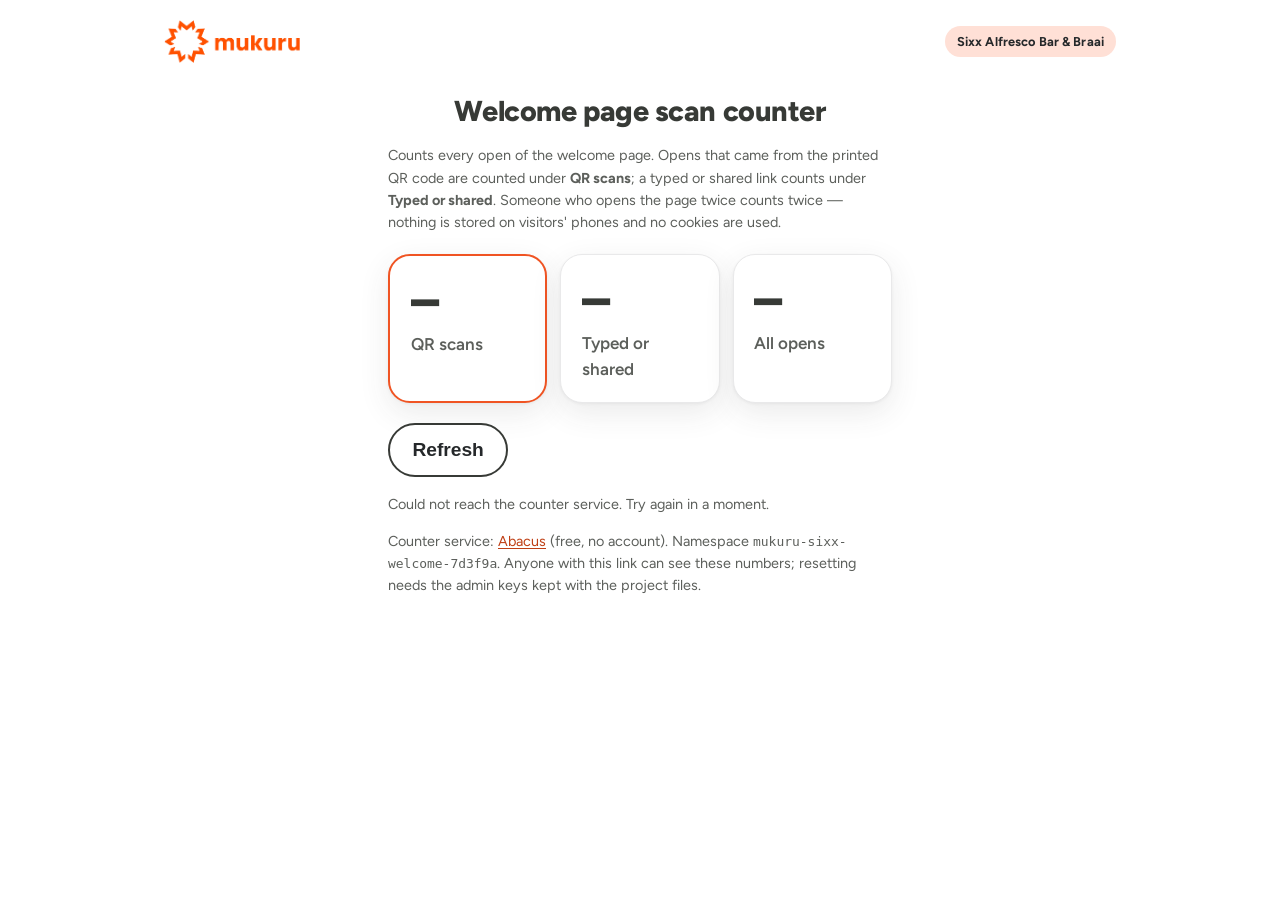
==== stats.html @ 57717440 "Add counted copy of the Mukuru welcome page for Sixx Alfresco Bar & Braai Same page as mukuru-sixx p" ====
<!doctype html>
<html lang="en-GB">
  <head>
    <meta charset="utf-8" />
    <meta name="viewport" content="width=device-width, initial-scale=1" />
    <title>Scan counter · Mukuru × Sixx</title>
    <meta name="robots" content="noindex, nofollow" />
    <meta name="theme-color" content="#F05423" />
    <link
      rel="icon"
      href="assets/img/favicon.png"
      type="image/png"
      sizes="64x64"
    />
    <link rel="stylesheet" href="assets/css/style.css" />
    <style>
      .stats-wrap {
        max-width: 34rem;
        margin: 0 auto;
        padding: 1.5rem 1.25rem 3rem;
      }
      .stats-grid {
        display: grid;
        gap: 0.8rem;
        margin: 1.25rem 0;
      }
      .stat-box {
        padding: 1.2rem 1.3rem;
      }
      .stat-box .num {
        font-size: clamp(2.4rem, 11vw, 3.2rem);
        line-height: 1;
        font-weight: 800;
        letter-spacing: -0.03em;
        color: #373a36;
        display: block;
      }
      .stat-box .label {
        font-weight: 600;
        color: #5c5f5b;
        display: block;
        margin-top: 0.3rem;
      }
      .stat-box.hl {
        border: 2px solid #f05423;
      }
      .meta {
        font-size: 0.9rem;
        color: #5c5f5b;
      }
      .btn-row {
        margin: 1rem 0;
      }
      code {
        font-family: ui-monospace, Consolas, monospace;
        font-size: 0.9em;
      }
      @media (min-width: 40em) {
        .stats-grid {
          grid-template-columns: repeat(3, 1fr);
        }
      }
    </style>
  </head>
  <body>
    <header class="topbar">
      <img
        class="logo"
        src="assets/img/mukuru-logo.png"
        alt="Mukuru"
        width="299"
        height="95"
      />
      <span class="chip">Sixx Alfresco Bar &amp; Braai</span>
    </header>
    <main class="stats-wrap">
      <h1 class="section-title" style="font-size: 1.8rem">
        Welcome page scan counter
      </h1>
      <p class="meta">
        Counts every open of the welcome page. Opens that came from the printed
        QR code are counted under <strong>QR scans</strong>; a typed or shared
        link counts under <strong>Typed or shared</strong>. Someone who opens
        the page twice counts twice — nothing is stored on visitors' phones and
        no cookies are used.
      </p>

      <div class="stats-grid" aria-live="polite">
        <article class="card stat-box hl">
          <span class="num" id="qr">–</span><span class="label">QR scans</span>
        </article>
        <article class="card stat-box">
          <span class="num" id="direct">–</span
          ><span class="label">Typed or shared</span>
        </article>
        <article class="card stat-box">
          <span class="num" id="total">–</span
          ><span class="label">All opens</span>
        </article>
      </div>

      <div class="btn-row">
        <button class="btn btn-secondary" id="refresh" type="button">
          Refresh
        </button>
      </div>
      <p class="meta" id="status">Loading…</p>
      <p class="meta">
        Counter service:
        <a href="https://abacus.jasoncameron.dev/" rel="noopener">Abacus</a>
        (free, no account). Namespace <code id="ns"></code>. Anyone with this
        link can see these numbers; resetting needs the admin keys kept with the
        project files.
      </p>
    </main>
    <script>
      (function () {
        var NS = "mukuru-sixx-welcome-7d3f9a";
        var BASE = "https://abacus.jasoncameron.dev/get/" + NS + "/";
        document.getElementById("ns").textContent = NS;
        var status = document.getElementById("status");

        function read(key) {
          return fetch(BASE + key, { cache: "no-store" })
            .then(function (r) {
              return r.ok ? r.json() : { value: 0 };
            })
            .then(function (j) {
              return Number(j.value) || 0;
            })
            .catch(function () {
              return null;
            });
        }

        function load() {
          status.textContent = "Loading…";
          Promise.all([read("qr-scans"), read("direct")]).then(function (v) {
            var qr = v[0],
              direct = v[1];
            if (qr === null || direct === null) {
              status.textContent =
                "Could not reach the counter service. Try again in a moment.";
              return;
            }
            document.getElementById("qr").textContent =
              qr.toLocaleString("en-GB");
            document.getElementById("direct").textContent =
              direct.toLocaleString("en-GB");
            document.getElementById("total").textContent = (
              qr + direct
            ).toLocaleString("en-GB");
            status.textContent =
              "Updated " + new Date().toLocaleString("en-GB");
          });
        }

        document.getElementById("refresh").addEventListener("click", load);
        load();
      })();
    </script>
  </body>
</html>
---- assets/css/style.css ----
/* Mukuru × Sixx Alfresco Bar & Braai — welcome page
   Brand colours taken from mukuru.com CSS variables (checked 12 Sep 2026):
   --orange #F05423, --charcoal #373A36, --peach-orange #FFE0D6, --grey #E9E9EA, --teal #00A5A3.
   Darker orange (#BF3F15) is used only for small orange text so it meets WCAG AA (5.3:1 on white). */

@font-face {
  font-family: "Figtree";
  font-style: normal;
  font-weight: 300 900;
  font-display: swap;
  src: url("../fonts/figtree-latin.woff2") format("woff2");
}

:root {
  --orange: #f05423;
  --orange-text: #bf3f15;
  --orange-deep: #c84318;
  --peach: #ffe0d6;
  --peach-soft: #fff3ee;
  --charcoal: #373a36;
  --ink: #25282a;
  --muted: #5c5f5b;
  --grey: #e9e9ea;
  --teal: #00a5a3;
  --white: #ffffff;
  --radius: 22px;
  --shadow: 0 10px 30px rgba(55, 58, 54, 0.1), 0 1px 3px rgba(55, 58, 54, 0.06);
  --maxw: 34rem;
  --font:
    "Figtree", system-ui, -apple-system, "Segoe UI", Roboto, Helvetica, Arial,
    sans-serif;
  color-scheme: light;
}

*,
*::before,
*::after {
  box-sizing: border-box;
}

html {
  scroll-behavior: smooth;
  -webkit-text-size-adjust: 100%;
}

body {
  margin: 0;
  font-family: var(--font);
  font-size: 1.0625rem;
  line-height: 1.55;
  color: var(--ink);
  background: var(--white);
  -webkit-font-smoothing: antialiased;
  overflow-x: hidden;
}

img,
svg {
  display: block;
  max-width: 100%;
}

a {
  color: var(--orange-text);
  text-decoration-thickness: 0.08em;
  text-underline-offset: 0.15em;
}
a:hover {
  color: var(--orange-deep);
}

:focus-visible {
  outline: 3px solid var(--ink);
  outline-offset: 3px;
  border-radius: 6px;
}

.icon {
  width: 1.5rem;
  height: 1.5rem;
  fill: none;
  stroke: currentColor;
  stroke-width: 2;
  stroke-linecap: round;
  stroke-linejoin: round;
  flex: 0 0 auto;
}

/* ---------- Top bar ---------- */
.topbar {
  display: flex;
  align-items: center;
  justify-content: space-between;
  gap: 0.75rem;
  max-width: var(--maxw);
  margin: 0 auto;
  padding: 0.9rem 1.25rem 0.5rem;
}

.logo {
  width: 7.25rem;
  height: auto;
}

.chip {
  display: inline-block;
  padding: 0.35rem 0.75rem;
  border-radius: 999px;
  background: var(--peach);
  color: var(--ink);
  font-weight: 700;
  font-size: 0.8rem;
  letter-spacing: 0.01em;
  white-space: nowrap;
}

/* ---------- Hero ---------- */
.hero {
  position: relative;
  min-height: 74vh;
  min-height: 74svh;
  display: grid;
  place-items: center;
  overflow: hidden;
  padding: 2.25rem 1.25rem 3rem;
  background:
    radial-gradient(
      60% 45% at 50% 22%,
      rgba(240, 84, 35, 0.14),
      transparent 70%
    ),
    linear-gradient(180deg, var(--peach-soft) 0%, var(--white) 100%);
}

.hero-inner {
  position: relative;
  z-index: 1;
  max-width: var(--maxw);
  text-align: center;
}

.hero-badge {
  width: 4.25rem;
  height: 4.25rem;
  margin: 0 auto 1.25rem;
  display: grid;
  place-items: center;
  border-radius: 50%;
  background: var(--orange);
  color: var(--white);
  box-shadow: 0 12px 28px rgba(240, 84, 35, 0.35);
}
.hero-badge .icon {
  width: 2.1rem;
  height: 2.1rem;
}

.eyebrow {
  margin: 0 0 0.6rem;
  font-weight: 800;
  font-size: 0.85rem;
  letter-spacing: 0.14em;
  text-transform: uppercase;
  color: var(--orange-text);
}

h1 {
  margin: 0 0 1rem;
  font-size: clamp(2.1rem, 8.5vw, 3.1rem);
  line-height: 1.08;
  font-weight: 800;
  letter-spacing: -0.02em;
  color: var(--charcoal);
}
h1 .brand {
  color: var(--orange);
  white-space: nowrap;
}

.lede {
  margin: 0 auto;
  max-width: 24rem;
  font-size: 1.2rem;
  font-weight: 600;
  color: var(--muted);
}

.scroll-cue {
  display: inline-grid;
  place-items: center;
  width: 3rem;
  height: 3rem;
  margin-top: 2.25rem;
  border-radius: 50%;
  background: var(--white);
  color: var(--charcoal);
  box-shadow: var(--shadow);
  animation: cue 1.8s ease-in-out infinite;
}
.scroll-cue .icon {
  width: 1.6rem;
  height: 1.6rem;
}

@keyframes cue {
  0%,
  100% {
    transform: translateY(0);
  }
  50% {
    transform: translateY(6px);
  }
}

/* Subtle celebration: slow confetti drifting through the hero */
.confetti {
  position: absolute;
  inset: 0;
  pointer-events: none;
  z-index: 0;
}
.confetti i {
  position: absolute;
  top: -4vh;
  width: 0.55rem;
  height: 0.9rem;
  border-radius: 2px;
  opacity: 0;
  background: var(--orange);
  animation: fall 9s linear infinite;
  will-change: transform, opacity;
}
.confetti i:nth-child(3n) {
  background: var(--teal);
}
.confetti i:nth-child(4n) {
  background: var(--charcoal);
  width: 0.5rem;
  height: 0.5rem;
  border-radius: 50%;
}
.confetti i:nth-child(5n) {
  background: var(--peach);
}
.confetti i:nth-child(1) {
  left: 4%;
  animation-delay: 0s;
  animation-duration: 10s;
}
.confetti i:nth-child(2) {
  left: 11%;
  animation-delay: 1.6s;
  animation-duration: 8.5s;
}
.confetti i:nth-child(3) {
  left: 18%;
  animation-delay: 3.1s;
  animation-duration: 11s;
}
.confetti i:nth-child(4) {
  left: 25%;
  animation-delay: 0.8s;
  animation-duration: 9.4s;
}
.confetti i:nth-child(5) {
  left: 32%;
  animation-delay: 4.2s;
  animation-duration: 8s;
}
.confetti i:nth-child(6) {
  left: 39%;
  animation-delay: 2.4s;
  animation-duration: 10.5s;
}
.confetti i:nth-child(7) {
  left: 46%;
  animation-delay: 5.5s;
  animation-duration: 9s;
}
.confetti i:nth-child(8) {
  left: 53%;
  animation-delay: 1.1s;
  animation-duration: 11.5s;
}
.confetti i:nth-child(9) {
  left: 60%;
  animation-delay: 3.8s;
  animation-duration: 8.8s;
}
.confetti i:nth-child(10) {
  left: 67%;
  animation-delay: 0.4s;
  animation-duration: 10.2s;
}
.confetti i:nth-child(11) {
  left: 74%;
  animation-delay: 4.9s;
  animation-duration: 9.6s;
}
.confetti i:nth-child(12) {
  left: 81%;
  animation-delay: 2s;
  animation-duration: 8.2s;
}
.confetti i:nth-child(13) {
  left: 88%;
  animation-delay: 6.2s;
  animation-duration: 10.8s;
}
.confetti i:nth-child(14) {
  left: 94%;
  animation-delay: 1.3s;
  animation-duration: 9.2s;
}
.confetti i:nth-child(15) {
  left: 15%;
  animation-delay: 7s;
  animation-duration: 12s;
}
.confetti i:nth-child(16) {
  left: 70%;
  animation-delay: 6.6s;
  animation-duration: 11.2s;
}

@keyframes fall {
  0% {
    transform: translateY(0) rotate(0deg);
    opacity: 0;
  }
  8% {
    opacity: 0.85;
  }
  85% {
    opacity: 0.6;
  }
  100% {
    transform: translateY(96vh) rotate(540deg);
    opacity: 0;
  }
}

/* ---------- Sections & cards ---------- */
.section {
  max-width: var(--maxw);
  margin: 0 auto;
  padding: 1.7rem 1.25rem;
}

.section-title {
  margin: 0 0 1rem;
  font-size: clamp(1.55rem, 6vw, 2rem);
  line-height: 1.15;
  font-weight: 800;
  letter-spacing: -0.015em;
  color: var(--charcoal);
}

.card {
  background: var(--white);
  border: 1px solid var(--grey);
  border-radius: var(--radius);
  box-shadow: var(--shadow);
  padding: 1.35rem 1.3rem;
}

.card-icon {
  width: 3rem;
  height: 3rem;
  display: grid;
  place-items: center;
  border-radius: 14px;
  background: var(--peach);
  color: var(--orange-deep);
  margin-bottom: 0.8rem;
}
.card-icon .icon {
  width: 1.7rem;
  height: 1.7rem;
}

/* Offer card */
.card-offer {
  border: 2px solid var(--orange);
  background: linear-gradient(180deg, var(--white) 0%, var(--peach-soft) 100%);
}
.offer-title {
  margin: 0 0 0.75rem;
  line-height: 1.1;
}
.offer-kicker {
  display: block;
  font-size: 1.05rem;
  font-weight: 700;
  color: var(--muted);
  margin-bottom: 0.25rem;
}
.offer-big {
  display: block;
  font-size: clamp(2rem, 9vw, 2.9rem);
  font-weight: 800;
  letter-spacing: -0.02em;
  color: var(--orange);
}
.offer-copy {
  margin: 0 0 1rem;
  font-weight: 500;
}

.conditions {
  list-style: none;
  margin: 0 0 1rem;
  padding: 0;
  display: grid;
  gap: 0.45rem;
  font-weight: 600;
}
.conditions li {
  display: flex;
  align-items: center;
  gap: 0.55rem;
}
.conditions .icon {
  width: 1.25rem;
  height: 1.25rem;
  color: var(--teal);
  stroke-width: 3;
}

.fineprint {
  margin: 0;
  font-size: 0.85rem;
  line-height: 1.5;
  color: var(--muted);
}

/* Stats */
.stats {
  display: grid;
  gap: 0.8rem;
}

.stat {
  position: relative;
  display: grid;
  grid-template-columns: auto 1fr;
  grid-template-areas: "scope scope" "icon num" "icon label";
  column-gap: 1rem;
  align-items: center;
  padding: 1.1rem 1.25rem 1.2rem;
}
.stat .scope {
  grid-area: scope;
  justify-self: start;
  margin-bottom: 0.7rem;
}
.stat .stat-icon {
  grid-area: icon;
  width: 2.4rem;
  height: 2.4rem;
  color: var(--orange-deep);
  align-self: center;
}
.stat .num {
  grid-area: num;
  font-size: clamp(2.4rem, 11vw, 3.4rem);
  line-height: 1;
  font-weight: 800;
  letter-spacing: -0.03em;
  color: var(--charcoal);
}
.stat .label {
  grid-area: label;
  font-weight: 600;
  color: var(--muted);
  margin-top: 0.3rem;
}

.stat-global {
  background: var(--charcoal);
  border-color: var(--charcoal);
}
.stat-global .num {
  color: var(--white);
}
.stat-global .label {
  color: #e9e9ea;
}
.stat-global .stat-icon {
  color: var(--peach);
}

.scope {
  display: inline-block;
  padding: 0.28rem 0.7rem;
  border-radius: 999px;
  font-size: 0.75rem;
  font-weight: 800;
  letter-spacing: 0.08em;
  text-transform: uppercase;
}
.scope-uk {
  background: var(--peach);
  color: var(--ink);
}
.scope-global {
  background: var(--orange);
  color: var(--white);
}

.note {
  margin: 0.9rem 0 0;
  font-size: 0.95rem;
  color: var(--muted);
}
.note-strong {
  font-weight: 800;
  color: var(--ink);
  font-size: 1.05rem;
}

/* Ways */
.ways {
  display: grid;
  gap: 0.8rem;
}
.way h3 {
  margin: 0 0 0.35rem;
  font-size: 1.3rem;
  font-weight: 800;
  color: var(--charcoal);
}
.way p {
  margin: 0;
  color: var(--ink);
}

.ticks {
  list-style: none;
  margin: 0.9rem 0 0;
  padding: 0;
  display: grid;
  gap: 0.6rem;
}
.ticks li {
  display: flex;
  gap: 0.6rem;
  align-items: flex-start;
  font-weight: 500;
}
.ticks .icon {
  color: var(--orange-deep);
  margin-top: 0.15rem;
}

/* Buttons */
.cta-row {
  display: grid;
  gap: 0.75rem;
  margin-top: 1.25rem;
}

.btn {
  display: inline-flex;
  align-items: center;
  justify-content: center;
  gap: 0.55rem;
  min-height: 3.4rem;
  padding: 0.85rem 1.4rem;
  border-radius: 999px;
  font-size: 1.2rem;
  font-weight: 800;
  text-decoration: none;
  transition:
    transform 0.15s ease,
    box-shadow 0.15s ease,
    background-color 0.15s ease;
}
.btn .icon {
  width: 1.35rem;
  height: 1.35rem;
  stroke-width: 2.5;
}
.btn-primary {
  background: var(--orange);
  color: var(--white);
  box-shadow: 0 10px 24px rgba(240, 84, 35, 0.35);
}
.btn-primary:hover {
  background: var(--orange-deep);
  color: var(--white);
}
.btn-secondary {
  background: var(--white);
  color: var(--ink);
  border: 2px solid var(--charcoal);
}
.btn-secondary:hover {
  background: var(--peach-soft);
  color: var(--ink);
}
.btn:active {
  transform: translateY(1px);
}

.store-links {
  margin: 1rem 0 0;
  font-size: 0.95rem;
  color: var(--muted);
}

/* Pint */
.section-pint {
  padding-top: 2.5rem;
  padding-bottom: 2.75rem;
}

.card-pint {
  background: var(--orange);
  border-color: var(--orange);
  color: var(--white);
  text-align: center;
  padding: 2.25rem 1.5rem 1.5rem;
  box-shadow: 0 18px 44px rgba(240, 84, 35, 0.35);
}
.pint-icon {
  width: 4.5rem;
  height: 4.5rem;
  margin: 0 auto 1.1rem;
  display: grid;
  place-items: center;
  border-radius: 50%;
  background: rgba(255, 255, 255, 0.18);
  color: var(--white);
}
.pint-icon .icon {
  width: 2.4rem;
  height: 2.4rem;
}
.card-pint h2 {
  margin: 0 0 0.6rem;
  font-size: clamp(2rem, 8.5vw, 2.7rem);
  line-height: 1.08;
  font-weight: 800;
  letter-spacing: -0.02em;
  color: var(--white);
}
.pint-lede {
  margin: 0 auto 1.4rem;
  max-width: 22rem;
  font-size: 1.45rem;
  line-height: 1.25;
  font-weight: 700;
  color: var(--white);
}
.pint-panel {
  background: var(--white);
  color: var(--ink);
  border-radius: 18px;
  padding: 1rem 1.1rem;
}
.pint-how {
  margin: 0 0 0.35rem;
  font-weight: 700;
}

.thanks {
  margin: 2.25rem 0 0;
  text-align: center;
  font-size: 1.35rem;
  font-weight: 800;
  color: var(--charcoal);
}

/* Footer */
.foot {
  max-width: var(--maxw);
  margin: 0 auto;
  padding: 1rem 1.25rem 2.5rem;
  font-size: 0.8rem;
  line-height: 1.5;
  color: var(--muted);
  text-align: center;
}
.foot p {
  margin: 0;
}

/* ---------- Reveal on scroll (progressive enhancement) ---------- */
.js .reveal {
  opacity: 0;
  transform: translateY(18px);
  transition:
    opacity 0.55s ease,
    transform 0.55s ease;
}
.js .reveal.in {
  opacity: 1;
  transform: none;
}

/* ---------- Larger screens ---------- */
@media (min-width: 40em) {
  :root {
    --maxw: 40rem;
  }
  .section {
    padding: 2.75rem 1.5rem;
  }
  .cta-row {
    grid-template-columns: 1fr 1fr;
  }
  .card-pint {
    padding: 2.75rem 2.25rem 2rem;
  }
}

@media (min-width: 60em) {
  :root {
    --maxw: 62rem;
  }
  .topbar {
    padding-top: 1.25rem;
  }
  .logo {
    width: 8.5rem;
  }
  .hero {
    min-height: 78vh;
  }
  .hero-inner {
    max-width: 44rem;
  }
  .section {
    padding: 3rem 1.5rem;
  }
  .stats {
    grid-template-columns: repeat(3, 1fr);
  }
  .ways {
    grid-template-columns: repeat(3, 1fr);
  }
  .card-offer {
    max-width: 40rem;
    margin: 0 auto;
  }
  .card-pint {
    max-width: 40rem;
    margin: 0 auto;
  }
  .cta-row {
    max-width: 40rem;
    margin-left: auto;
    margin-right: auto;
  }
  .ticks,
  .note,
  .store-links {
    max-width: 40rem;
    margin-left: auto;
    margin-right: auto;
  }
  .section-title {
    text-align: center;
  }
  .ticks {
    text-align: left;
  }
  .note,
  .store-links {
    text-align: center;
  }
}

/* ---------- Reduced motion ---------- */
@media (prefers-reduced-motion: reduce) {
  html {
    scroll-behavior: auto;
  }
  .scroll-cue {
    animation: none;
  }
  .confetti {
    display: none;
  }
  .js .reveal {
    opacity: 1;
    transform: none;
    transition: none;
  }
  .btn {
    transition: none;
  }
}

/* ---------- Print ---------- */
@media print {
  .confetti,
  .scroll-cue {
    display: none;
  }
  .card {
    box-shadow: none;
  }
  .js .reveal {
    opacity: 1;
    transform: none;
  }
}

/* ---------- Compact "ways" cards on small screens ---------- */
.way {
  display: grid;
  grid-template-columns: auto 1fr;
  column-gap: 1rem;
  align-items: start;
}
.way .card-icon {
  grid-row: 1 / span 2;
  width: 2.9rem;
  height: 2.9rem;
  margin-bottom: 0;
}
.way h3 {
  margin: 0.2rem 0 0.25rem;
}
.way p {
  grid-column: 2;
}
@media (min-width: 60em) {
  .way {
    display: block;
  }
  .way .card-icon {
    width: 3rem;
    height: 3rem;
    margin-bottom: 0.8rem;
  }
}
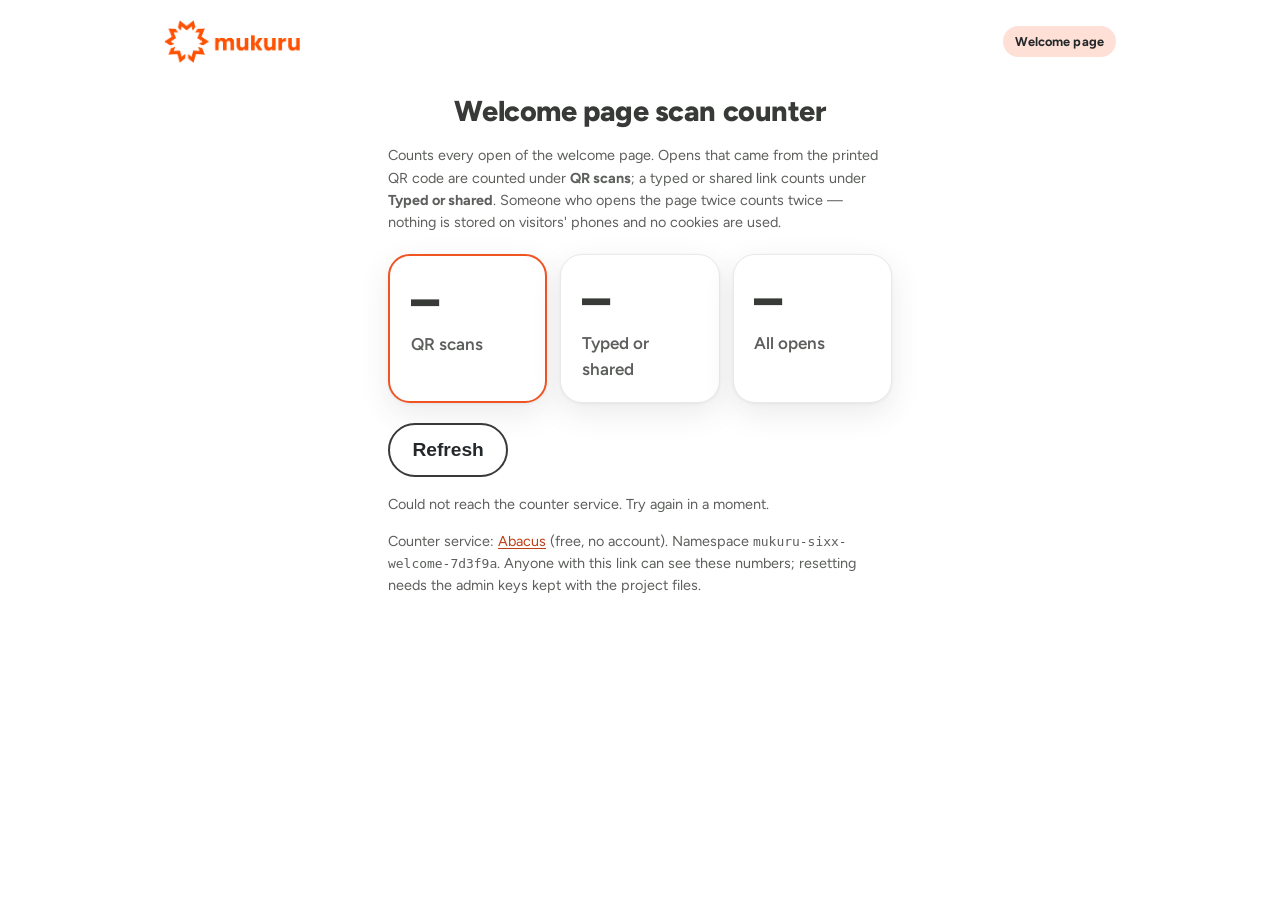
==== commit 47eb02f5: "Make the page venue-generic and add a 15-minute claim countdown - Remove the venue name from the tit" ====
--- a/stats.html
+++ b/stats.html
@@ -3,7 +3,7 @@
   <head>
     <meta charset="utf-8" />
     <meta name="viewport" content="width=device-width, initial-scale=1" />
-    <title>Scan counter · Mukuru × Sixx</title>
+    <title>Scan counter · Mukuru welcome page</title>
     <meta name="robots" content="noindex, nofollow" />
     <meta name="theme-color" content="#F05423" />
     <link
@@ -14,6 +14,9 @@
     />
     <link rel="stylesheet" href="assets/css/style.css" />
     <style>
+      .stats-title {
+        font-size: 1.8rem;
+      }
       .stats-wrap {
         max-width: 34rem;
         margin: 0 auto;
@@ -71,10 +74,10 @@
         width="299"
         height="95"
       />
-      <span class="chip">Sixx Alfresco Bar &amp; Braai</span>
+      <span class="chip">Welcome page</span>
     </header>
     <main class="stats-wrap">
-      <h1 class="section-title" style="font-size: 1.8rem">
+      <h1 class="section-title stats-title">
         Welcome page scan counter
       </h1>
       <p class="meta">
--- a/assets/css/style.css
+++ b/assets/css/style.css
@@ -1,4 +1,4 @@
-/* Mukuru × Sixx Alfresco Bar & Braai — welcome page
+/* Mukuru welcome page (venue-generic, counted copy)
    Brand colours taken from mukuru.com CSS variables (checked 12 Sep 2026):
    --orange #F05423, --charcoal #373A36, --peach-orange #FFE0D6, --grey #E9E9EA, --teal #00A5A3.
    Darker orange (#BF3F15) is used only for small orange text so it meets WCAG AA (5.3:1 on white). */
@@ -23,6 +23,7 @@
   --grey: #e9e9ea;
   --teal: #00a5a3;
   --white: #ffffff;
+  --claim-over: #b3261e;
   --radius: 22px;
   --shadow: 0 10px 30px rgba(55, 58, 54, 0.1), 0 1px 3px rgba(55, 58, 54, 0.06);
   --maxw: 34rem;
@@ -837,3 +838,69 @@
     margin-bottom: 0.8rem;
   }
 }
+
+/* ---------- Claim countdown (pint card) ---------- */
+.visually-hidden {
+  position: absolute;
+  width: 1px;
+  height: 1px;
+  margin: -1px;
+  padding: 0;
+  overflow: hidden;
+  clip: rect(0 0 0 0);
+  clip-path: inset(50%);
+  white-space: nowrap;
+  border: 0;
+}
+
+.claim {
+  margin: 0 0 0.9rem;
+  padding: 0.85rem 1rem 0.95rem;
+  border-radius: 14px;
+  background: var(--peach-soft);
+  border: 1px solid var(--peach);
+}
+
+.claim-fallback {
+  margin: 0;
+  font-weight: 700;
+  color: var(--ink);
+}
+
+.claim-label {
+  margin: 0;
+  font-size: 0.8rem;
+  font-weight: 800;
+  letter-spacing: 0.1em;
+  text-transform: uppercase;
+  color: var(--orange-text);
+}
+
+.claim-time {
+  margin: 0.1rem 0 0;
+  font-size: clamp(2.6rem, 13vw, 3.4rem);
+  line-height: 1.05;
+  font-weight: 800;
+  letter-spacing: -0.02em;
+  font-variant-numeric: tabular-nums;
+  font-feature-settings: "tnum" 1;
+  color: var(--ink);
+}
+
+.claim-note {
+  margin: 0.15rem 0 0;
+  font-size: 0.92rem;
+  font-weight: 600;
+  color: var(--muted);
+}
+
+.claim.is-expired {
+  background: var(--grey);
+  border-color: #d6d6d8;
+}
+.claim.is-expired .claim-label {
+  color: var(--claim-over);
+}
+.claim.is-expired .claim-time {
+  color: var(--claim-over);
+}
